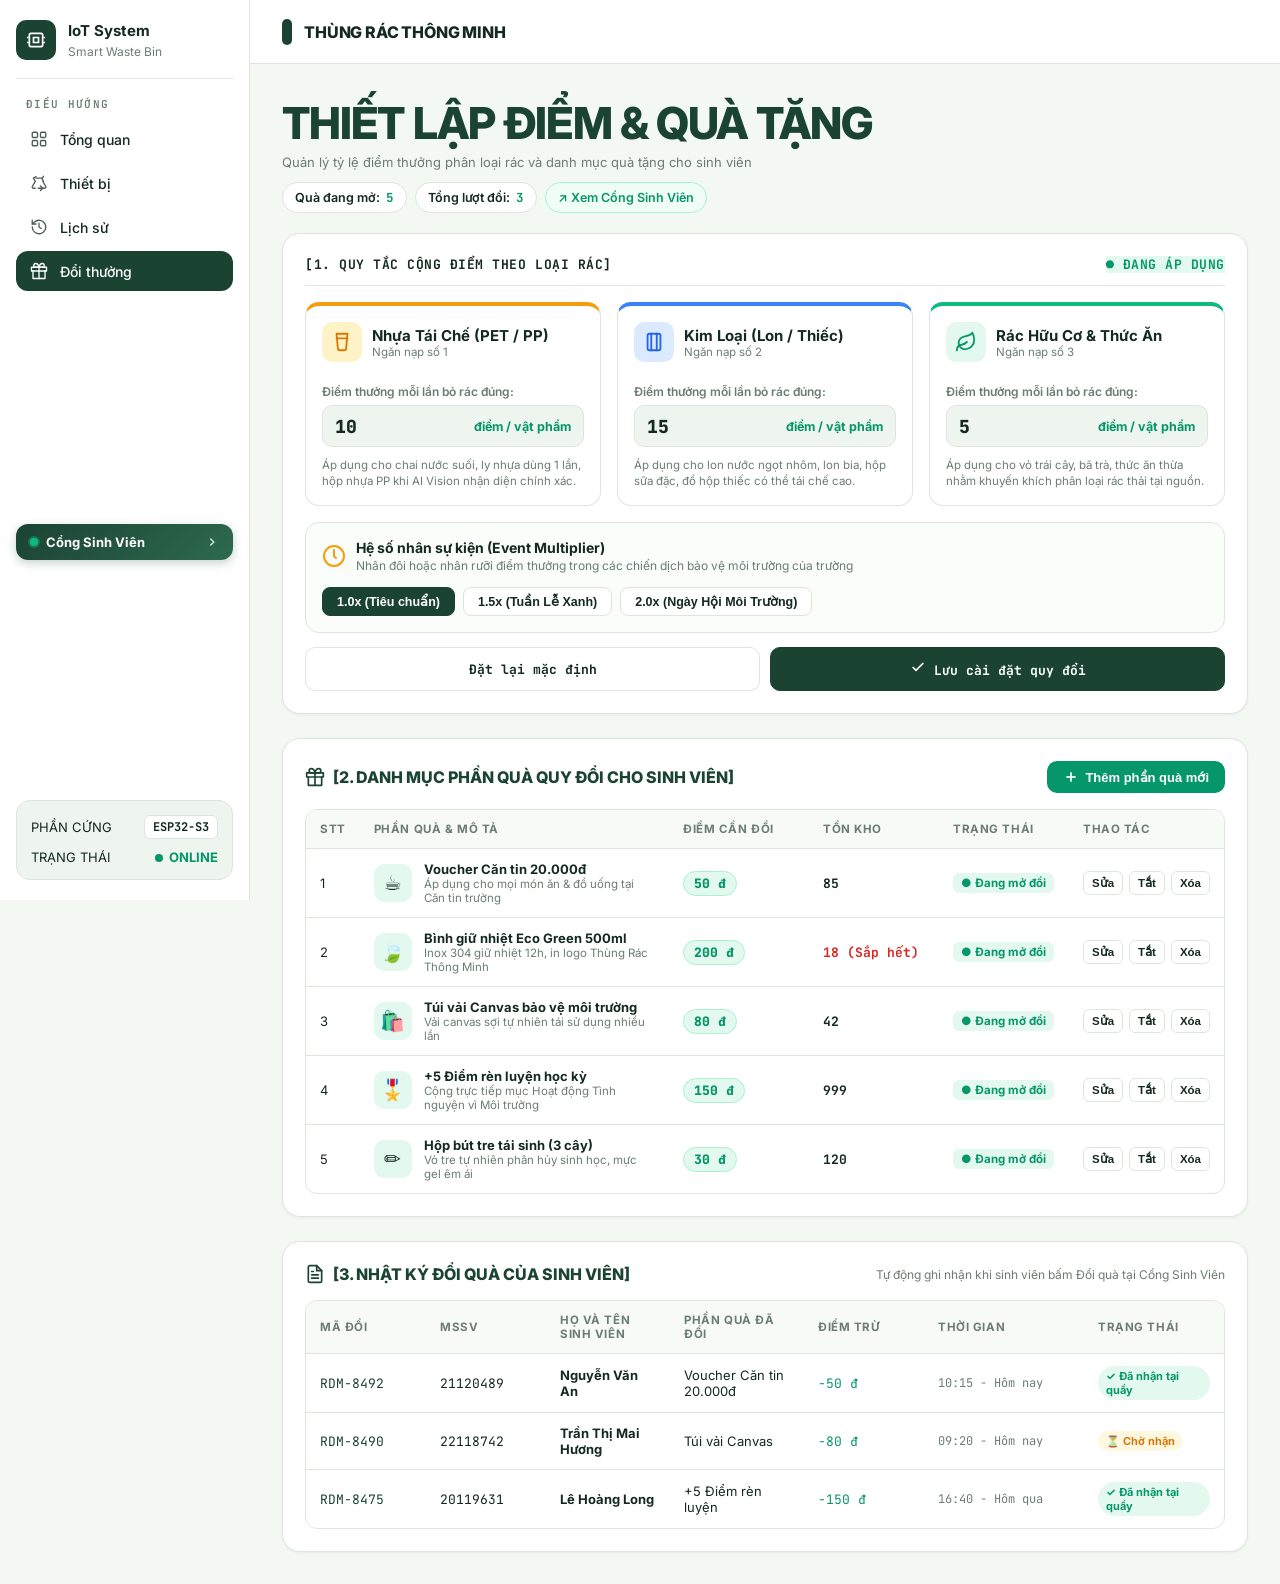
==== front_end/doi-thuong.html @ d11029f7 "cập nhật lại giao diện, thêm phần đổi thưởng, thêm trang sinh viên" ====
<!DOCTYPE html>
<html lang="vi">

<head>
  <meta charset="utf-8">
  <meta name="viewport" content="width=device-width, initial-scale=1, viewport-fit=cover">
  <title>Thiết lập Điểm Quy đổi & Quà tặng – Thùng rác thông minh</title>
  
  <!-- Typography Fonts -->
  <link rel="preconnect" href="https://fonts.googleapis.com">
  <link rel="preconnect" href="https://fonts.gstatic.com" crossorigin>
  <link
    href="https://fonts.googleapis.com/css2?family=Inter:wght@400;500;600;700;800&family=JetBrains+Mono:wght@400;500;700&display=swap"
    rel="stylesheet">
  
  <!-- Stylesheets -->
  <link rel="stylesheet" href="assets/css/common.css">
  <link rel="stylesheet" href="assets/css/sidebar.css">
  <link rel="stylesheet" href="assets/css/doi-thuong.css">
  <link rel="stylesheet" href="assets/css/esp32-connect.css">

  <!-- Scripts -->
  <script src="assets/js/common.js" defer></script>
  <script src="assets/js/sidebar.js" defer></script>
  <script src="assets/js/esp32-connect.js" defer></script>
  <script src="assets/js/doi-thuong.js" defer></script>
</head>

<body>
  <!-- Sidebar Navigation (Desktop sidebar & Mobile bottom tab bar) -->
  <aside id="sidebar-container" class="sidebar-container" aria-label="Menu điều hướng hệ thống">
    <div class="brand">
      <div class="logo">
        <svg viewBox="0 0 24 24" fill="none" stroke-width="2" stroke-linecap="round">
          <rect x="4" y="4" width="16" height="16" rx="2" />
          <path d="M9 9h6v6H9zM2 9h2M2 15h2M20 9h2M20 15h2" />
        </svg>
      </div>
      <div><b>IoT System</b><span>Smart Waste Bin</span></div>
    </div>
    
    <div class="navlabel">ĐIỀU HƯỚNG</div>
    <nav>
      <a href="tong-quan.html" data-page="tong-quan">
        <span class="nav-icon-wrap">
          <svg viewBox="0 0 24 24">
            <rect x="3" y="3" width="7" height="7" rx="1.5" />
            <rect x="14" y="3" width="7" height="7" rx="1.5" />
            <rect x="14" y="14" width="7" height="7" rx="1.5" />
            <rect x="3" y="14" width="7" height="7" rx="1.5" />
          </svg>
        </span>
        <span class="nav-text">Tổng quan</span>
      </a>
      <a href="thiet-bi.html" data-page="thiet-bi">
        <span class="nav-icon-wrap">
          <svg viewBox="0 0 24 24">
            <path d="M7 19H4.815a1.83 1.83 0 0 1-1.57-.881 1.785 1.785 0 0 1-.004-1.784L7.196 9.5" />
            <path d="M11 19h8.2a1.8 1.8 0 0 0 1.565-.914 1.78 1.78 0 0 0 .009-1.771L17.2 10" />
            <path d="m14 16 3 3-3 3" />
            <path d="M8.2 5.5h7.6" />
            <path d="m18 3-2 3.5 2 3.5" />
            <path d="m6.5 9-2-3.5 3.5-2" />
          </svg>
        </span>
        <span class="nav-text">
          <span class="desktop-label">Thiết bị</span>
          <span class="mobile-label">Phân loại</span>
        </span>
      </a>
      <a href="lich-su.html" data-page="lich-su">
        <span class="nav-icon-wrap">
          <svg viewBox="0 0 24 24">
            <path d="M3 12a9 9 0 1 0 3-6.7L3 8" />
            <path d="M3 3v5h5M12 7v5l3 2" />
          </svg>
        </span>
        <span class="nav-text">Lịch sử</span>
      </a>
      <a href="doi-thuong.html" data-page="doi-thuong" class="on" aria-current="page">
        <span class="nav-icon-wrap">
          <svg viewBox="0 0 24 24" fill="none" stroke="currentColor" stroke-width="2" stroke-linecap="round" stroke-linejoin="round">
            <polyline points="20 12 20 22 4 22 4 12" />
            <rect x="2" y="7" width="20" height="5" />
            <line x1="12" y1="22" x2="12" y2="7" />
            <path d="M12 7H7.5a2.5 2.5 0 0 1 0-5C11 2 12 7 12 7z" />
            <path d="M12 7h4.5a2.5 2.5 0 0 0 0-5C13 2 12 7 12 7z" />
          </svg>
        </span>
        <span class="nav-text">Đổi thưởng</span>
      </a>
    </nav>

    <div class="portal-link-box">
      <a href="tich-diem.html" class="portal-btn-link" title="Mở Cổng Sinh Viên Tích Điểm">
        <span class="portal-indicator-dot"></span>
        <span class="portal-link-text">Cổng Sinh Viên</span>
        <svg width="14" height="14" viewBox="0 0 24 24" fill="none" stroke="currentColor" stroke-width="2.5"><polyline points="9 18 15 12 9 6"/></svg>
      </a>
    </div>
    
    <div class="hw">
      <div><span>PHẦN CỨNG</span><span class="chip">ESP32-S3</span></div>
      <div><span>TRẠNG THÁI</span><span class="on-t" id="sideOn">ONLINE</span></div>
    </div>
  </aside>

  <!-- Main View -->
  <main>
    <!-- Desktop Topbar -->
    <div class="top"><i></i>THÙNG RÁC THÔNG MINH</div>

    <!-- Mobile Topbar (< 768px) -->
    <header class="mobile-top-bar">
      <h1 class="mobile-page-title">Đổi Thưởng</h1>
      <a href="tich-diem.html" class="btn-user-avatar" aria-label="Cổng sinh viên tích điểm" title="Mở Cổng sinh viên tích điểm">
        <svg viewBox="0 0 24 24" fill="none" stroke="currentColor" stroke-width="2" stroke-linecap="round" stroke-linejoin="round">
          <path d="M20 21v-2a4 4 0 0 0-4-4H8a4 4 0 0 0-4 4v2" />
          <circle cx="12" cy="7" r="4" />
        </svg>
      </a>
    </header>
    
    <div class="wrap">
      <!-- Title & Quick Stats Banner -->
      <div class="reward-admin-header">
        <div>
          <h1 class="desktop-h1" style="margin-bottom: 4px;">Thiết lập Điểm & Quà tặng</h1>
          <p style="font-size: 13px; color: var(--mut); margin: 0;">Quản lý tỷ lệ điểm thưởng phân loại rác và danh mục quà tặng cho sinh viên</p>
        </div>
        <div class="reward-stats-pills">
          <span class="stat-pill">Quà đang mở: <b id="statActiveGifts">5</b></span>
          <span class="stat-pill">Tổng lượt đổi: <b id="statTotalRedemptions">3</b></span>
          <a href="tich-diem.html" class="stat-pill" style="color:var(--ok); text-decoration:none; border-color:#a7f3d0; background:#f0fdf4;" title="Mở Cổng Sinh Viên để trải nghiệm">
            <span>↗ Xem Cổng Sinh Viên</span>
          </a>
        </div>
      </div>

      <!-- ===================================================================
           1. KHỐI THIẾT LẬP ĐIỂM QUY ĐỔI CHO TỪNG LOẠI RÁC
           =================================================================== -->
      <section class="card">
        <div class="ctitle">
          <span>[1. QUY TẮC CỘNG ĐIỂM THEO LOẠI RÁC]</span>
          <span class="badge" style="background:#e3f8ef;color:#059669;font-weight:700;">● ĐANG ÁP DỤNG</span>
        </div>

        <div class="rate-config-grid">
          <!-- Rate Card: Nhựa -->
          <div class="rate-item-card plastic">
            <div class="rate-card-top">
              <div class="rate-icon-box">
                <svg width="22" height="22" viewBox="0 0 24 24" fill="none" stroke="currentColor" stroke-width="2" stroke-linecap="round" stroke-linejoin="round">
                  <path d="M6 3h12l-1.5 16a2 2 0 0 1-2 2h-5a2 2 0 0 1-2-2L6 3Z" />
                  <path d="M6 8h12" />
                </svg>
              </div>
              <div>
                <div class="rate-card-title">Nhựa Tái Chế (PET / PP)</div>
                <div class="rate-card-sub">Ngăn nạp số 1</div>
              </div>
            </div>

            <div class="rate-input-group">
              <label for="ratePlastic">Điểm thưởng mỗi lần bỏ rác đúng:</label>
              <div class="rate-input-wrap">
                <input type="number" id="ratePlastic" min="1" max="100" value="10">
                <span class="rate-unit">điểm / vật phẩm</span>
              </div>
            </div>
            <div class="rate-desc">Áp dụng cho chai nước suối, ly nhựa dùng 1 lần, hộp nhựa PP khi AI Vision nhận diện chính xác.</div>
          </div>

          <!-- Rate Card: Kim loại -->
          <div class="rate-item-card metal">
            <div class="rate-card-top">
              <div class="rate-icon-box">
                <svg width="22" height="22" viewBox="0 0 24 24" fill="none" stroke="currentColor" stroke-width="2" stroke-linecap="round" stroke-linejoin="round">
                  <rect x="5" y="3" width="14" height="18" rx="2" />
                  <path d="M9 3v18M15 3v18" />
                </svg>
              </div>
              <div>
                <div class="rate-card-title">Kim Loại (Lon / Thiếc)</div>
                <div class="rate-card-sub">Ngăn nạp số 2</div>
              </div>
            </div>

            <div class="rate-input-group">
              <label for="rateMetal">Điểm thưởng mỗi lần bỏ rác đúng:</label>
              <div class="rate-input-wrap">
                <input type="number" id="rateMetal" min="1" max="100" value="15">
                <span class="rate-unit">điểm / vật phẩm</span>
              </div>
            </div>
            <div class="rate-desc">Áp dụng cho lon nước ngọt nhôm, lon bia, hộp sữa đặc, đồ hộp thiếc có thể tái chế cao.</div>
          </div>

          <!-- Rate Card: Hữu cơ -->
          <div class="rate-item-card organic">
            <div class="rate-card-top">
              <div class="rate-icon-box">
                <svg width="22" height="22" viewBox="0 0 24 24" fill="none" stroke="currentColor" stroke-width="2" stroke-linecap="round" stroke-linejoin="round">
                  <path d="M11 20A7 7 0 0 1 9.8 6.1C15.5 5 17 4.48 19 2c1 2 2 4.18 2 8 0 5.5-4.78 10-10 10Z" />
                  <path d="M2 21c0-3 1.85-5.36 5.08-6C9.5 14.52 12 13 13 12" />
                </svg>
              </div>
              <div>
                <div class="rate-card-title">Rác Hữu Cơ & Thức Ăn</div>
                <div class="rate-card-sub">Ngăn nạp số 3</div>
              </div>
            </div>

            <div class="rate-input-group">
              <label for="rateOrganic">Điểm thưởng mỗi lần bỏ rác đúng:</label>
              <div class="rate-input-wrap">
                <input type="number" id="rateOrganic" min="1" max="100" value="5">
                <span class="rate-unit">điểm / vật phẩm</span>
              </div>
            </div>
            <div class="rate-desc">Áp dụng cho vỏ trái cây, bã trà, thức ăn thừa nhằm khuyến khích phân loại rác thải tại nguồn.</div>
          </div>
        </div>

        <!-- Event Multiplier Settings -->
        <div class="event-multiplier-bar">
          <div class="multiplier-info">
            <svg viewBox="0 0 24 24" fill="none" stroke="currentColor" stroke-width="2" stroke-linecap="round" stroke-linejoin="round">
              <circle cx="12" cy="12" r="10" />
              <polyline points="12 6 12 12 14 14" />
            </svg>
            <div>
              <h4>Hệ số nhân sự kiện (Event Multiplier)</h4>
              <p>Nhân đôi hoặc nhân rưỡi điểm thưởng trong các chiến dịch bảo vệ môi trường của trường</p>
            </div>
          </div>

          <div class="multiplier-options">
            <button type="button" class="btn-mult-choice active" data-mult="1.0">1.0x (Tiêu chuẩn)</button>
            <button type="button" class="btn-mult-choice" data-mult="1.5">1.5x (Tuần Lễ Xanh)</button>
            <button type="button" class="btn-mult-choice" data-mult="2.0">2.0x (Ngày Hội Môi Trường)</button>
          </div>
        </div>

        <!-- Save Actions -->
        <div class="rate-action-bar">
          <button type="button" class="btn ghost" id="btnResetRates">Đặt lại mặc định</button>
          <button type="button" class="btn" id="btnSaveRates">
            <svg width="16" height="16" viewBox="0 0 24 24" fill="none" stroke="currentColor" stroke-width="2.5"><polyline points="20 6 9 17 4 12"/></svg>
            Lưu cài đặt quy đổi
          </button>
        </div>
      </section>

      <!-- ===================================================================
           2. KHỐI QUẢN LÝ DANH MỤC PHẦN QUÀ TẶNG (GIFT CATALOG)
           =================================================================== -->
      <section class="card gifts-catalog-card">
        <div class="card-title-bar">
          <h3>
            <svg width="20" height="20" viewBox="0 0 24 24" fill="none" stroke="currentColor" stroke-width="2" stroke-linecap="round" stroke-linejoin="round">
              <polyline points="20 12 20 22 4 22 4 12" />
              <rect x="2" y="7" width="20" height="5" />
              <line x1="12" y1="22" x2="12" y2="7" />
              <path d="M12 7H7.5a2.5 2.5 0 0 1 0-5C11 2 12 7 12 7z" />
              <path d="M12 7h4.5a2.5 2.5 0 0 0 0-5C13 2 12 7 12 7z" />
            </svg>
            [2. DANH MỤC PHẦN QUÀ QUY ĐỔI CHO SINH VIÊN]
          </h3>
          <button type="button" class="btn-add-gift" id="btnOpenAddGift">
            <svg width="16" height="16" viewBox="0 0 24 24" fill="none" stroke="currentColor" stroke-width="2.5"><line x1="12" y1="5" x2="12" y2="19"/><line x1="5" y1="12" x2="19" y2="12"/></svg>
            Thêm phần quà mới
          </button>
        </div>

        <div class="gift-table-wrap">
          <table class="admin-table">
            <thead>
              <tr>
                <th style="width: 40px;">STT</th>
                <th>Phần quà & Mô tả</th>
                <th style="width: 140px;">Điểm cần đổi</th>
                <th style="width: 130px;">Tồn kho</th>
                <th style="width: 130px;">Trạng thái</th>
                <th style="width: 150px;">Thao tác</th>
              </tr>
            </thead>
            <tbody id="giftTableBody">
              <!-- Rendered dynamically by doi-thuong.js -->
            </tbody>
          </table>
        </div>
      </section>

      <!-- ===================================================================
           3. KHỐI NHẬT KÝ SINH VIÊN ĐỔI THƯỞNG
           =================================================================== -->
      <section class="card redemption-log-card">
        <div class="card-title-bar">
          <h3>
            <svg width="20" height="20" viewBox="0 0 24 24" fill="none" stroke="currentColor" stroke-width="2" stroke-linecap="round" stroke-linejoin="round">
              <path d="M14 2H6a2 2 0 0 0-2 2v16a2 2 0 0 0 2 2h12a2 2 0 0 0 2-2V8z" />
              <polyline points="14 2 14 8 20 8" />
              <line x1="16" y1="13" x2="8" y2="13" />
              <line x1="16" y1="17" x2="8" y2="17" />
              <polyline points="10 9 9 9 8 9" />
            </svg>
            [3. NHẬT KÝ ĐỔI QUÀ CỦA SINH VIÊN]
          </h3>
          <span style="font-size: 12px; color: var(--mut);">Tự động ghi nhận khi sinh viên bấm Đổi quà tại Cổng Sinh Viên</span>
        </div>

        <div class="gift-table-wrap">
          <table class="admin-table">
            <thead>
              <tr>
                <th style="width: 120px;">Mã Đổi</th>
                <th style="width: 120px;">MSSV</th>
                <th>Họ và Tên Sinh Viên</th>
                <th>Phần Quà Đã Đổi</th>
                <th style="width: 120px;">Điểm Trừ</th>
                <th style="width: 160px;">Thời Gian</th>
                <th style="width: 140px;">Trạng Thái</th>
              </tr>
            </thead>
            <tbody id="redemptionTableBody">
              <!-- Rendered dynamically by doi-thuong.js -->
            </tbody>
          </table>
        </div>
      </section>

    </div>
  </main>

  <!-- Modal Thêm / Chỉnh Sửa Quà Tặng -->
  <div class="modal-backdrop" id="modalGift" role="dialog" aria-modal="true">
    <div class="modal-gift-dialog">
      <div class="modal-header-esp">
        <h3 id="modalGiftTitle">Thêm phần quà mới</h3>
        <button class="modal-close-btn" id="btnCloseGiftModal" aria-label="Đóng">&times;</button>
      </div>

      <div class="gift-form-row">
        <label for="giftName">Tên phần quà (*):</label>
        <input type="text" id="giftName" placeholder="Ví dụ: Voucher Căn tin 20.000đ" required>
      </div>

      <div style="display:grid; grid-template-columns: 1fr 1fr; gap: 12px;">
        <div class="gift-form-row">
          <label for="giftPoints">Số điểm cần quy đổi (*):</label>
          <input type="number" id="giftPoints" min="1" value="50" required>
        </div>
        <div class="gift-form-row">
          <label for="giftStock">Số lượng trong kho (*):</label>
          <input type="number" id="giftStock" min="0" value="50" required>
        </div>
      </div>

      <div class="gift-form-row">
        <label for="giftIcon">Biểu tượng / Emoji quà tặng:</label>
        <input type="text" id="giftIcon" value="🎁" placeholder="🎁, ☕, 🍃, 🛍️, 🎖️, ✏️...">
      </div>

      <div class="gift-form-row">
        <label for="giftDesc">Mô tả phần quà & Nơi nhận:</label>
        <textarea id="giftDesc" placeholder="Mô tả điều kiện sử dụng hoặc địa điểm nhận quà..."></textarea>
      </div>

      <div class="gift-modal-actions">
        <button type="button" class="btn ghost" id="btnCancelGiftModal">Hủy</button>
        <button type="button" class="btn" id="btnSaveGiftModal">Lưu phần quà</button>
      </div>
    </div>
  </div>

  <!-- Modal Cấu hình Kết nối ESP32 (Đồng bộ toàn hệ thống) -->
  <div class="modal-backdrop" id="modalEspConnect" role="dialog" aria-modal="true">
    <div class="modal-dialog-esp">
      <div class="modal-header-esp">
        <h3>
          <svg width="22" height="22" viewBox="0 0 24 24" fill="none" stroke="currentColor" stroke-width="2" stroke-linecap="round" stroke-linejoin="round">
            <rect x="2" y="13" width="20" height="8" rx="2" />
            <path d="M6 13V8a2 2 0 0 1 2-2h8a2 2 0 0 1 2 2v5" />
            <line x1="12" y1="6" x2="12" y2="2" />
          </svg>
          Kết nối Vi điều khiển ESP32-S3
        </h3>
        <button class="modal-close-btn btn-close-esp-modal" id="modalEspClose" aria-label="Đóng">&times;</button>
      </div>

      <div class="esp-status-row" style="margin-bottom: 14px;">
        <span class="esp-status-badge connected">
          <span class="esp-pulse-dot"></span> ĐÃ KẾT NỐI (ESP32-S3)
        </span>
      </div>

      <div class="esp-connect-grid">
        <div class="esp-form-group">
          <label for="espProtocol">Giao thức kết nối</label>
          <select id="espProtocol" class="esp-select">
            <option value="ws">WebSocket (ws://) – Telemetry thời gian thực</option>
            <option value="http">HTTP REST API (http://)</option>
            <option value="mqtt">MQTT Broker (tcp://)</option>
            <option value="serial">Web Serial (UART / USB COM)</option>
          </select>
        </div>

        <div class="esp-row-dual">
          <div class="esp-form-group">
            <label for="espHost">Địa chỉ IP / Host ESP32</label>
            <input type="text" id="espHost" class="esp-input" value="192.168.1.105">
          </div>
          <div class="esp-form-group">
            <label for="espPort">Cổng (Port)</label>
            <input type="text" id="espPort" class="esp-input" value="81">
          </div>
        </div>
      </div>

      <!-- Quick Telemetry Metrics Row -->
      <div class="esp-metrics-row">
        <div class="esp-metric-item">
          <div class="esp-metric-label">Độ trễ Ping</div>
          <div class="esp-metric-val" id="espPing">18 ms</div>
        </div>
        <div class="esp-metric-item">
          <div class="esp-metric-label">Sóng WiFi</div>
          <div class="esp-metric-val" id="espRssi">-54 dBm</div>
        </div>
        <div class="esp-metric-item">
          <div class="esp-metric-label">Gói tin Rx/Tx</div>
          <div class="esp-metric-val" id="espPackets">1,420 / 980</div>
        </div>
        <div class="esp-metric-item">
          <div class="esp-metric-label">RAM Heap</div>
          <div class="esp-metric-val" id="espHeap">124 KB</div>
        </div>
      </div>

      <!-- Terminal Console Box -->
      <div class="esp-console-wrapper">
        <div class="esp-console-header">
          <span>NHẬT KÝ TRUYỀN NHẬN (SERIAL / WEBSOCKET LOG)</span>
          <button type="button" id="btnClearEspLog" style="background:transparent;border:0;color:var(--mut);cursor:pointer;font-size:11px;">[Xóa log]</button>
        </div>
        <div class="esp-console-box">
          <div class="esp-log-line"><span class="esp-log-time">[10:24:12]</span><span class="esp-log-tag">[SYSTEM]</span> Khởi tạo kết nối WebSocket ws://192.168.1.105:81/ws...</div>
          <div class="esp-log-line"><span class="esp-log-time">[10:24:13]</span><span class="esp-log-tag">[ESP32-S3]</span> Bắt tay thành công (Handshake OK). Chip: ESP32-S3-WROOM-1</div>
          <div class="esp-log-line"><span class="esp-log-time">[10:24:15]</span><span class="esp-log-tag">[SENSOR]</span> Cảm biến quang điện kích hoạt: Cửa nạp #1</div>
          <div class="esp-log-line"><span class="esp-log-time">[10:24:16]</span><span class="esp-log-tag">[CAMERA]</span> OV2640 hoàn tất gửi khung hình 240x240</div>
        </div>
      </div>

      <!-- Actions -->
      <div class="esp-actions">
        <button type="button" class="btn btn-disconnect btn-esp-toggle">Ngắt kết nối</button>
        <button type="button" class="btn ghost" id="btnPingEsp">Kiểm tra Ping</button>
        <label class="esp-auto-check">
          <input type="checkbox" id="espAutoReconnect" checked> Tự động kết nối lại
        </label>
      </div>
    </div>
  </div>

  <!-- Toast Notification Container -->
  <div class="toast" id="toast" role="status"></div>
</body>

</html>
---- front_end/assets/css/common.css ----
/* ==========================================================================
   COMMON STYLESHEET (common.css)
   Dùng chung cho toàn bộ hệ thống Smart Waste Bin (TongQuan, ThietBi, LichSu)
   ========================================================================== */

@import url("sidebar.css");

:root {
  /* Brand & Core Palette */
  --pri: #1b4332;
  --pri-text: #ffffff;
  --bg: #f3f8f3;
  --card: #ffffff;
  --soft: #eef4ee;
  --line: #dce6dc;
  --tx: #14291f;
  --mut: #6b7d72;

  /* Compartment 1: Nhựa (Plastic) */
  --pl: #d97706;
  --pl-bg: #fff8e1;
  --pl-border: #fde68a;

  /* Compartment 2: Kim loại (Metal) */
  --me: #2563eb;
  --me-bg: #eaf3ff;
  --me-border: #bfdbfe;

  /* Compartment 3: Hữu cơ (Organic) */
  --or: #059669;
  --or-bg: #e3f8ef;
  --or-border: #a7f3d0;

  /* Status Colors */
  --warn: #d97706;
  --bad: #dc2626;
  --bad-bg: #fdecec;
  --ok: #059669;

  /* Dark camera viewport */
  --dark-cam: #0c1622;

  /* Typography */
  --mono: 'JetBrains Mono', ui-monospace, Menlo, Consolas, monospace;
  --sans: 'Inter', system-ui, -apple-system, 'Segoe UI', Roboto, sans-serif;

  color-scheme: light;
  box-sizing: border-box;
}

/* Base Reset */
*,
*::before,
*::after {
  box-sizing: border-box;
  margin: 0;
  padding: 0;
}

html {
  height: 100%;
  scroll-padding-top: env(safe-area-inset-top, 0px);
  -webkit-text-size-adjust: 100%;
}

body {
  font-family: var(--sans);
  background: var(--bg);
  color: var(--tx);
  min-height: 100%;
  display: flex;
  overflow-x: hidden;
  -webkit-font-smoothing: antialiased;
}

.mono {
  font-family: var(--mono);
}

/* ==========================================================================
   SIDEBAR & NAVIGATION COMPONENT
   Toàn bộ định dạng sidebar và mobile navigation được quản lý tại sidebar.css
   ========================================================================== */

/* ==========================================================================
   DESKTOP TOPBAR & MAIN CONTAINER
   ========================================================================== */
main {
  flex: 1;
  min-width: 0;
  display: flex;
  flex-direction: column;
}

.top {
  height: 64px;
  background: var(--card);
  border-bottom: 1px solid var(--line);
  display: flex;
  align-items: center;
  gap: 12px;
  padding: 0 32px;
  font-weight: 800;
  letter-spacing: -.01em;
  color: var(--tx);
}

.top i {
  width: 10px;
  height: 26px;
  border-radius: 6px;
  background: var(--pri);
  display: inline-block;
}

/* Mobile top bar (shown only on mobile screens < 768px) */
.mobile-top-bar {
  display: none;
  justify-content: space-between;
  align-items: center;
  padding: 16px 20px 8px;
  background: var(--bg);
}

.mobile-page-title {
  font-size: 26px;
  font-weight: 800;
  letter-spacing: -.02em;
  color: var(--tx);
}

.btn-user-avatar {
  width: 40px;
  height: 40px;
  border-radius: 50%;
  background: var(--soft);
  border: 1px solid var(--line);
  display: grid;
  place-items: center;
  color: var(--tx);
  cursor: pointer;
  transition: all 0.2s ease;
}

.btn-user-avatar:hover {
  background: #e2ede2;
  color: var(--pri);
}

.btn-user-avatar svg {
  width: 20px;
  height: 20px;
  stroke: currentColor;
}

.wrap {
  padding: 32px;
  max-width: 1240px;
  width: 100%;
  margin: 0 auto;
}

h1.desktop-h1 {
  font-size: clamp(28px, 4vw, 44px);
  font-weight: 800;
  letter-spacing: -.02em;
  color: var(--pri);
  margin-bottom: 24px;
  text-transform: uppercase;
}

/* Base Card */
.card {
  background: var(--card);
  border: 1px solid var(--line);
  border-radius: 18px;
  padding: 22px;
  box-shadow: 0 1px 3px rgba(0, 0, 0, .05);
}

.ctitle {
  font: 700 13px var(--mono);
  letter-spacing: .04em;
  margin-bottom: 16px;
  padding-bottom: 12px;
  border-bottom: 1px solid var(--line);
  display: flex;
  justify-content: space-between;
  gap: 8px;
  align-items: center;
}

/* Common Buttons */
.btn {
  display: inline-block;
  width: 100%;
  border: 1px solid var(--pri);
  background: var(--pri);
  color: #ffffff;
  font: 700 13px var(--mono);
  padding: 11px;
  border-radius: 10px;
  cursor: pointer;
  text-align: center;
  text-decoration: none;
  transition: all 0.2s ease;
}

.btn:hover {
  filter: brightness(1.15);
}

.btn.ghost {
  background: var(--card);
  color: var(--tx);
  border-color: var(--line);
}

.btn.ghost:hover {
  background: var(--soft);
  border-color: var(--pri);
  color: var(--pri);
}

/* ==========================================================================
   TOAST NOTIFICATION
   ========================================================================== */
.toast {
  position: fixed;
  bottom: calc(24px + env(safe-area-inset-bottom, 0px));
  left: 50%;
  transform: translate(-50%, 20px);
  background: var(--pri);
  color: #ffffff;
  padding: 12px 22px;
  border-radius: 12px;
  font-weight: 600;
  font-size: 14px;
  opacity: 0;
  pointer-events: none;
  transition: opacity 0.3s ease, transform 0.3s ease;
  z-index: 999;
  box-shadow: 0 4px 14px rgba(0, 0, 0, 0.18);
  max-width: 90vw;
  text-align: center;
}

.toast.show {
  opacity: 1;
  transform: translate(-50%, 0);
}

/* ==========================================================================
   SHARED MODAL BACKDROP
   ========================================================================== */
.modal-backdrop {
  position: fixed;
  inset: 0;
  background: rgba(0, 0, 0, 0.55);
  backdrop-filter: blur(4px);
  display: none;
  align-items: center;
  justify-content: center;
  z-index: 100;
  padding: 16px;
}

.modal-backdrop.open {
  display: flex;
}

/* ==========================================================================
   RESPONSIVE DESIGN SYSTEM
   ========================================================================== */

/* Laptop & Tablet (768px - 1199px) */
@media (min-width: 768px) and (max-width: 1199px) {
  aside {
    width: 220px;
    padding: 16px 12px;
  }

  .top {
    padding: 0 24px;
  }

  .wrap {
    padding: 24px 20px;
  }

  .card {
    padding: 18px;
  }
}

/* Mobile Devices (< 768px) - MATCHES MOBILE SCREENSHOT EXACTLY */
@media (max-width: 767px) {
  body {
    flex-direction: column;
    padding-bottom: calc(72px + env(safe-area-inset-bottom, 0px));
  }

  /* Hide Desktop Topbar & Desktop H1 on Mobile */
  .top,
  h1.desktop-h1 {
    display: none !important;
  }

  /* Show Mobile Header */
  .mobile-top-bar {
    display: flex;
  }

  .wrap {
    padding: 8px 16px 24px;
  }

  .card {
    padding: 16px;
    border-radius: 16px;
  }

  .toast {
    bottom: calc(80px + env(safe-area-inset-bottom, 0px));
  }
}

/* Extra small mobile (< 375px) */
@media (max-width: 374px) {
  .wrap {
    padding: 6px 12px 20px;
  }

  .card {
    padding: 14px;
  }

  .mobile-page-title {
    font-size: 22px;
  }
}

@media (prefers-reduced-motion: reduce) {
  * {
    transition: none !important;
    animation: none !important;
  }
}
---- front_end/assets/css/sidebar.css ----
/* ==========================================================================
   SIDEBAR & NAVIGATION COMPONENT STYLESHEET (sidebar.css)
   Dùng chung cho cả 3 trang: tong-quan.html, thiet-bi.html, lich-su.html
   Hỗ trợ chuyển đổi Desktop: "Thiết bị" <---> Mobile: "Phân loại"
   ========================================================================== */

/* --------------------------------------------------------------------------
   1. Dynamic Label Toggle (Desktop: "Thiết bị" vs Mobile: "Phân loại")
   -------------------------------------------------------------------------- */
.desktop-label {
  display: inline;
}

.mobile-label {
  display: none;
}

@media (max-width: 767px) {
  .desktop-label {
    display: none !important;
  }

  .mobile-label {
    display: inline !important;
  }
}

/* --------------------------------------------------------------------------
   2. Desktop Sidebar Layout (>= 768px)
   -------------------------------------------------------------------------- */
aside,
#sidebar-container,
.sidebar-container {
  width: 250px;
  flex: none;
  background: var(--card, #ffffff);
  border-right: 1px solid var(--line, #dce6dc);
  display: flex;
  flex-direction: column;
  position: sticky;
  top: 0;
  height: 100vh;
  padding: 20px 16px;
  z-index: 50;
  transition: width 0.2s ease;
  box-sizing: border-box;
}

.brand {
  display: flex;
  gap: 12px;
  align-items: center;
  padding-bottom: 18px;
  border-bottom: 1px solid var(--line, #dce6dc);
  margin-bottom: 18px;
}

.logo {
  width: 40px;
  height: 40px;
  border-radius: 10px;
  background: var(--pri, #1b4332);
  display: grid;
  place-items: center;
  flex-shrink: 0;
}

.logo svg {
  width: 20px;
  height: 20px;
  stroke: #ffffff;
}

.brand b {
  display: block;
  font-size: 15px;
  color: var(--tx, #14291f);
}

.brand span {
  font-size: 12px;
  color: var(--mut, #6b7d72);
}

.navlabel {
  font: 600 11px var(--mono, monospace);
  letter-spacing: .12em;
  color: var(--mut, #6b7d72);
  margin: 0 10px 8px;
  text-transform: uppercase;
}

nav {
  display: flex;
  flex-direction: column;
}

nav a {
  display: flex;
  gap: 12px;
  align-items: center;
  padding: 11px 14px;
  border-radius: 12px;
  color: var(--tx, #14291f);
  text-decoration: none;
  font-weight: 500;
  font-size: 14px;
  margin-bottom: 4px;
  transition: background 0.15s ease, color 0.15s ease;
}

.nav-icon-wrap {
  display: inline-flex;
  align-items: center;
  justify-content: center;
  flex-shrink: 0;
}

nav a svg {
  width: 18px;
  height: 18px;
  stroke: currentColor;
  fill: none;
  stroke-width: 1.8;
  stroke-linecap: round;
  stroke-linejoin: round;
  opacity: .75;
}

nav a.on {
  background: var(--pri, #1b4332);
  color: #ffffff;
}

nav a.on svg {
  opacity: 1;
  stroke: #ffffff;
}

nav a:hover:not(.on) {
  background: var(--soft, #eef4ee);
}

nav a:focus-visible {
  outline: 2px solid var(--or, #059669);
  outline-offset: 2px;
}

/* Hardware Status Widget in Sidebar */
.hw {
  margin-top: auto;
  background: var(--soft, #eef4ee);
  border: 1px solid var(--line, #dce6dc);
  border-radius: 14px;
  padding: 14px;
  font-size: 13px;
}

.hw div {
  display: flex;
  justify-content: space-between;
  align-items: center;
}

.hw div + div {
  margin-top: 10px;
}

.hw .chip {
  font: 700 12px var(--mono, monospace);
  background: var(--card, #ffffff);
  border: 1px solid var(--line, #dce6dc);
  border-radius: 6px;
  padding: 3px 8px;
}

.on-t {
  color: var(--ok, #059669);
  font-weight: 700;
}

.on-t::before {
  content: "";
  display: inline-block;
  width: 8px;
  height: 8px;
  border-radius: 50%;
  background: var(--ok, #059669);
  margin-right: 6px;
}

/* Link chuyển sang Cổng Sinh Viên (Desktop) */
.portal-link-box {
  margin-top: auto;
  margin-bottom: 12px;
}

.portal-btn-link {
  display: flex;
  align-items: center;
  gap: 8px;
  background: linear-gradient(135deg, #1b4332 0%, #2d6a4f 100%);
  color: #ffffff !important;
  text-decoration: none;
  padding: 10px 14px;
  border-radius: 12px;
  font-size: 13px;
  font-weight: 700;
  box-shadow: 0 3px 10px rgba(27, 67, 50, 0.25);
  transition: all 0.2s ease;
}

.portal-btn-link:hover {
  transform: translateY(-1px);
  box-shadow: 0 5px 14px rgba(27, 67, 50, 0.35);
  background: linear-gradient(135deg, #2d6a4f 0%, #1b4332 100%);
}

.portal-indicator-dot {
  width: 8px;
  height: 8px;
  border-radius: 50%;
  background: #10b981;
  box-shadow: 0 0 0 2px rgba(16, 185, 129, 0.4);
  animation: portalPulse 2s infinite;
}

@keyframes portalPulse {
  0% { transform: scale(0.9); opacity: 0.8; }
  50% { transform: scale(1.2); opacity: 1; }
  100% { transform: scale(0.9); opacity: 0.8; }
}

.portal-btn-link svg {
  margin-left: auto;
  opacity: 0.8;
}

/* --------------------------------------------------------------------------
   3. Tablet Responsive Styles (768px - 1199px)
   -------------------------------------------------------------------------- */
@media (min-width: 768px) and (max-width: 1199px) {
  aside,
  #sidebar-container,
  .sidebar-container {
    width: 220px;
    padding: 18px 12px;
  }

  .brand {
    padding-bottom: 14px;
    margin-bottom: 14px;
  }

  nav a {
    padding: 9px 10px;
    font-size: 13px;
    gap: 8px;
  }

  .hw {
    padding: 10px;
    font-size: 11px;
  }
}

/* --------------------------------------------------------------------------
   4. Mobile Responsive Styles (< 768px)
      Transforms Desktop Sidebar into Mobile Bottom Navigation Bar
   -------------------------------------------------------------------------- */
@media (max-width: 767px) {
  aside,
  #sidebar-container,
  .sidebar-container {
    position: fixed;
    bottom: 0;
    left: 0;
    right: 0;
    top: auto;
    width: 100%;
    height: auto;
    flex-direction: row;
    padding: 6px 16px calc(6px + env(safe-area-inset-bottom, 0px));
    border-right: 0;
    border-top: 1px solid var(--line, #dce6dc);
    background: #ffffff;
    box-shadow: 0 -2px 10px rgba(0, 0, 0, 0.05);
    z-index: 90;
  }

  .brand,
  .navlabel,
  .portal-link-box,
  .hw {
    display: none !important;
  }

  nav {
    display: flex;
    flex-direction: row;
    width: 100%;
    justify-content: space-around;
    align-items: center;
    gap: 8px;
  }

  nav a {
    flex: 1;
    flex-direction: column;
    align-items: center;
    gap: 2px;
    font-size: 11px;
    font-weight: 500;
    padding: 4px 6px;
    border-radius: 10px;
    color: var(--mut, #6b7d72);
    background: transparent;
    margin: 0;
    text-align: center;
  }

  nav a .nav-icon-wrap {
    width: 44px;
    height: 28px;
    border-radius: 999px;
    display: grid;
    place-items: center;
    transition: background 0.2s ease;
  }

  nav a svg {
    width: 20px;
    height: 20px;
    stroke: var(--mut, #6b7d72);
    opacity: 0.9;
  }

  nav a.on {
    background: transparent;
    color: var(--tx, #14291f);
    font-weight: 700;
  }

  nav a.on .nav-icon-wrap {
    background: #e3f8ef;
  }

  nav a.on svg {
    stroke: var(--pri, #1b4332);
    opacity: 1;
  }
}
---- front_end/assets/css/doi-thuong.css ----
/* ==========================================================================
   QUẢN LÝ ĐỔI THƯỞNG & QUÀ TẶNG (doi-thuong.css)
   Giao diện thiết lập điểm quy đổi, quản lý kho quà và nhật ký sinh viên đổi quà
   ========================================================================== */

/* Header stats banner */
.reward-admin-header {
  display: flex;
  justify-content: space-between;
  align-items: center;
  flex-wrap: wrap;
  gap: 12px;
  margin-bottom: 20px;
}

.reward-stats-pills {
  display: flex;
  gap: 8px;
  flex-wrap: wrap;
}

.stat-pill {
  background: var(--card, #ffffff);
  border: 1px solid var(--line, #dce6dc);
  padding: 6px 12px;
  border-radius: 99px;
  font-size: 12.5px;
  font-weight: 600;
  color: var(--tx, #14291f);
  display: inline-flex;
  align-items: center;
  gap: 6px;
}

.stat-pill b {
  color: var(--ok, #059669);
  font-family: var(--mono, monospace);
}

/* ==========================================================================
   1. SECTION: CẤU HÌNH ĐIỂM QUY ĐỔI
   ========================================================================== */
.rate-config-grid {
  display: grid;
  grid-template-columns: repeat(3, 1fr);
  gap: 16px;
  margin-top: 14px;
}

.rate-item-card {
  background: var(--card, #ffffff);
  border: 1px solid var(--line, #dce6dc);
  border-radius: 14px;
  padding: 16px;
  display: flex;
  flex-direction: column;
  transition: all 0.2s ease;
}

.rate-item-card:hover {
  transform: translateY(-2px);
  box-shadow: 0 4px 14px rgba(0, 0, 0, 0.06);
}

.rate-item-card.plastic { border-top: 4px solid #f59e0b; }
.rate-item-card.metal { border-top: 4px solid #3b82f6; }
.rate-item-card.organic { border-top: 4px solid #10b981; }

.rate-card-top {
  display: flex;
  align-items: center;
  gap: 10px;
  margin-bottom: 12px;
}

.rate-icon-box {
  width: 40px;
  height: 40px;
  border-radius: 10px;
  display: flex;
  align-items: center;
  justify-content: center;
}

.plastic .rate-icon-box { background: #fef3c7; color: #d97706; }
.metal .rate-icon-box { background: #dbeafe; color: #2563eb; }
.organic .rate-icon-box { background: #e3f8ef; color: #059669; }

.rate-card-title {
  font-size: 15px;
  font-weight: 700;
  color: var(--tx, #14291f);
}

.rate-card-sub {
  font-size: 11.5px;
  color: var(--mut, #6b7d72);
}

.rate-input-group {
  margin: 10px 0;
}

.rate-input-group label {
  display: block;
  font-size: 12px;
  font-weight: 600;
  color: var(--mut, #6b7d72);
  margin-bottom: 6px;
}

.rate-input-wrap {
  display: flex;
  align-items: center;
  background: var(--soft, #f7faf7);
  border: 1px solid var(--line, #dce6dc);
  border-radius: 10px;
  padding: 0 12px;
  height: 42px;
}

.rate-input-wrap input {
  border: 0;
  background: transparent;
  width: 100%;
  font-size: 18px;
  font-weight: 800;
  font-family: var(--mono, monospace);
  color: var(--tx, #14291f);
  outline: none;
}

.rate-unit {
  font-size: 12.5px;
  font-weight: 700;
  color: var(--ok, #059669);
  white-space: nowrap;
}

.rate-desc {
  font-size: 11.5px;
  color: var(--mut, #6b7d72);
  line-height: 1.4;
  margin-top: auto;
}

/* Event Multiplier Row */
.event-multiplier-bar {
  background: #fbfdfb;
  border: 1px solid var(--line, #dce6dc);
  border-radius: 14px;
  padding: 16px;
  margin-top: 16px;
  display: flex;
  justify-content: space-between;
  align-items: center;
  flex-wrap: wrap;
  gap: 14px;
}

.multiplier-info {
  display: flex;
  align-items: center;
  gap: 10px;
}

.multiplier-info svg {
  width: 24px;
  height: 24px;
  color: #f59e0b;
}

.multiplier-info h4 {
  font-size: 14px;
  font-weight: 700;
  margin: 0;
  color: var(--tx, #14291f);
}

.multiplier-info p {
  font-size: 12px;
  color: var(--mut, #6b7d72);
  margin: 2px 0 0;
}

.multiplier-options {
  display: flex;
  gap: 8px;
}

.btn-mult-choice {
  background: var(--card, #ffffff);
  border: 1px solid var(--line, #dce6dc);
  border-radius: 8px;
  padding: 6px 14px;
  font-size: 12.5px;
  font-weight: 700;
  color: var(--tx, #14291f);
  cursor: pointer;
  transition: all 0.2s ease;
}

.btn-mult-choice:hover {
  border-color: var(--ok, #059669);
}

.btn-mult-choice.active {
  background: var(--pri, #1b4332);
  color: #ffffff;
  border-color: var(--pri, #1b4332);
}

.rate-action-bar {
  display: flex;
  justify-content: flex-end;
  gap: 10px;
  margin-top: 14px;
}

/* ==========================================================================
   2. SECTION: QUẢN LÝ DANH MỤC PHẦN QUÀ (GIFT CATALOG)
   ========================================================================== */
.gifts-catalog-card {
  margin-top: 24px;
}

.card-title-bar {
  display: flex;
  justify-content: space-between;
  align-items: center;
  margin-bottom: 16px;
  flex-wrap: wrap;
  gap: 10px;
}

.card-title-bar h3 {
  font-size: 16px;
  font-weight: 800;
  color: var(--pri, #1b4332);
  display: flex;
  align-items: center;
  gap: 8px;
  margin: 0;
}

.btn-add-gift {
  background: var(--ok, #059669);
  color: #ffffff;
  border: 0;
  border-radius: 10px;
  padding: 8px 16px;
  font-size: 13px;
  font-weight: 700;
  cursor: pointer;
  display: inline-flex;
  align-items: center;
  gap: 6px;
  transition: background 0.2s;
}

.btn-add-gift:hover {
  background: #047857;
}

/* Table styling */
.gift-table-wrap {
  overflow-x: auto;
  border: 1px solid var(--line, #dce6dc);
  border-radius: 12px;
}

.admin-table {
  width: 100%;
  border-collapse: collapse;
  text-align: left;
  font-size: 13px;
}

.admin-table th {
  background: #f7faf7;
  color: var(--mut, #6b7d72);
  font-weight: 700;
  font-size: 11.5px;
  text-transform: uppercase;
  letter-spacing: 0.05em;
  padding: 12px 14px;
  border-bottom: 1px solid var(--line, #dce6dc);
}

.admin-table td {
  padding: 12px 14px;
  border-bottom: 1px solid var(--line, #dce6dc);
  color: var(--tx, #14291f);
  vertical-align: middle;
}

.admin-table tr:last-child td {
  border-bottom: 0;
}

.admin-table tr:hover {
  background: #fafdfa;
}

.gift-cell-info {
  display: flex;
  align-items: center;
  gap: 12px;
}

.gift-emoji-avatar {
  width: 38px;
  height: 38px;
  border-radius: 10px;
  background: #e3f8ef;
  display: flex;
  align-items: center;
  justify-content: center;
  font-size: 20px;
  flex-shrink: 0;
}

.gift-cell-name {
  font-weight: 700;
  color: var(--tx, #14291f);
}

.gift-cell-desc {
  font-size: 11.5px;
  color: var(--mut, #6b7d72);
}

.pill-pts-required {
  background: #e3f8ef;
  color: #059669;
  font-family: var(--mono, monospace);
  font-weight: 800;
  font-size: 13px;
  padding: 3px 10px;
  border-radius: 99px;
  border: 1px solid #a7f3d0;
  display: inline-block;
}

.pill-stock {
  font-family: var(--mono, monospace);
  font-weight: 700;
}

.pill-stock.low { color: #dc2626; }
.pill-stock.ok { color: var(--tx, #14291f); }

.badge-gift-status {
  display: inline-flex;
  align-items: center;
  gap: 5px;
  font-size: 11.5px;
  font-weight: 700;
  padding: 3px 8px;
  border-radius: 6px;
}

.badge-gift-status.active {
  background: #e3f8ef;
  color: #059669;
}

.badge-gift-status.inactive {
  background: #f3f4f6;
  color: #6b7280;
}

.table-action-btns {
  display: flex;
  gap: 6px;
}

.btn-row-action {
  background: transparent;
  border: 1px solid var(--line, #dce6dc);
  border-radius: 6px;
  padding: 4px 8px;
  font-size: 11.5px;
  font-weight: 600;
  color: var(--tx, #14291f);
  cursor: pointer;
  transition: all 0.15s ease;
}

.btn-row-action:hover {
  background: var(--soft, #eef4ee);
  border-color: #94a3b8;
}

.btn-row-action.delete:hover {
  background: #fee2e2;
  color: #dc2626;
  border-color: #fca5a5;
}

/* ==========================================================================
   3. SECTION: NHẬT KÝ ĐỔI THƯỞNG SINH VIÊN
   ========================================================================== */
.redemption-log-card {
  margin-top: 24px;
}

.badge-trans-status {
  font-size: 11px;
  font-weight: 700;
  padding: 3px 8px;
  border-radius: 99px;
  display: inline-flex;
  align-items: center;
  gap: 4px;
}

.badge-trans-status.claimed {
  background: #e3f8ef;
  color: #059669;
}

.badge-trans-status.pending {
  background: #fff8e1;
  color: #d97706;
}

/* ==========================================================================
   4. MODAL THÊM / SỬA PHẦN QUÀ
   ========================================================================== */
.modal-gift-dialog {
  background: #ffffff;
  width: 100%;
  max-width: 500px;
  border-radius: 18px;
  padding: 24px;
  box-shadow: 0 10px 35px rgba(0, 0, 0, 0.2);
  border: 1px solid var(--line, #dce6dc);
  position: relative;
  animation: modalFadeIn 0.2s ease-out;
}

.gift-form-row {
  margin-bottom: 14px;
}

.gift-form-row label {
  display: block;
  font-size: 13px;
  font-weight: 600;
  color: var(--tx, #14291f);
  margin-bottom: 6px;
}

.gift-form-row input,
.gift-form-row select,
.gift-form-row textarea {
  width: 100%;
  height: 40px;
  padding: 0 12px;
  border: 1px solid var(--line, #dce6dc);
  border-radius: 10px;
  background: #ffffff;
  font-size: 13.5px;
  color: var(--tx, #14291f);
  outline: none;
  font-family: inherit;
}

.gift-form-row textarea {
  height: 70px;
  padding: 8px 12px;
  resize: vertical;
}

.gift-form-row input:focus,
.gift-form-row select:focus,
.gift-form-row textarea:focus {
  border-color: var(--ok, #059669);
  box-shadow: 0 0 0 3px rgba(5, 150, 105, 0.12);
}

.gift-modal-actions {
  display: flex;
  justify-content: flex-end;
  gap: 10px;
  margin-top: 20px;
}

/* ==========================================================================
   5. RESPONSIVE BREAKPOINTS
   ========================================================================== */
@media (max-width: 1024px) {
  .rate-config-grid {
    grid-template-columns: 1fr;
  }
}

@media (max-width: 767px) {
  .rate-config-grid {
    grid-template-columns: 1fr;
  }

  .event-multiplier-bar {
    flex-direction: column;
    align-items: flex-start;
  }

  .multiplier-options {
    width: 100%;
    justify-content: space-between;
  }

  .btn-mult-choice {
    flex: 1;
    text-align: center;
  }

  .admin-table th,
  .admin-table td {
    padding: 10px 8px;
    font-size: 12px;
  }

  .gift-emoji-avatar {
    width: 32px;
    height: 32px;
    font-size: 16px;
  }

  .modal-gift-dialog {
    padding: 16px;
  }
}
---- front_end/assets/css/esp32-connect.css ----
/* ==========================================================================
   GIAO DIỆN KẾT NỐI ESP32 (esp32-connect.css)
   Quản lý cấu hình IP, WebSocket, COM port, trạng thái kết nối & console log
   ========================================================================== */

/* Status Badges */
.esp-status-badge {
  display: inline-flex;
  align-items: center;
  gap: 6px;
  font-family: var(--mono, monospace);
  font-size: 12px;
  font-weight: 700;
  padding: 4px 10px;
  border-radius: 99px;
  border: 1px solid transparent;
  transition: all 0.25s ease;
}

.esp-status-badge.connected {
  background: #e3f8ef;
  color: #059669;
  border-color: #a7f3d0;
}

.esp-status-badge.connecting {
  background: #fff8e1;
  color: #d97706;
  border-color: #fde68a;
}

.esp-status-badge.disconnected {
  background: #fdecec;
  color: #dc2626;
  border-color: #fca5a5;
}

.esp-pulse-dot {
  width: 8px;
  height: 8px;
  border-radius: 50%;
  display: inline-block;
}

.connected .esp-pulse-dot {
  background: #059669;
  box-shadow: 0 0 0 2px rgba(5, 150, 105, 0.25);
  animation: espPulse 1.8s infinite;
}

.connecting .esp-pulse-dot {
  background: #d97706;
  animation: espPulse 0.8s infinite;
}

.disconnected .esp-pulse-dot {
  background: #dc2626;
}

@keyframes espPulse {
  0% { transform: scale(0.95); opacity: 0.8; }
  50% { transform: scale(1.2); opacity: 1; }
  100% { transform: scale(0.95); opacity: 0.8; }
}

/* ESP32 Connect Card Layout */
.esp-connect-grid {
  display: grid;
  grid-template-columns: repeat(auto-fit, minmax(280px, 1fr));
  gap: 16px;
  margin-top: 14px;
}

.esp-form-group {
  margin-bottom: 12px;
}

.esp-form-group label {
  display: block;
  font-size: 13px;
  font-weight: 600;
  color: var(--tx, #14291f);
  margin-bottom: 5px;
}

.esp-input-wrap {
  position: relative;
  display: flex;
  align-items: center;
}

.esp-input,
.esp-select {
  width: 100%;
  height: 40px;
  padding: 0 12px;
  border: 1px solid var(--line, #dce6dc);
  border-radius: 10px;
  background: #ffffff;
  color: var(--tx, #14291f);
  font-family: var(--mono, monospace);
  font-size: 13px;
  outline: none;
  transition: border-color 0.2s, box-shadow 0.2s;
}

.esp-input:focus,
.esp-select:focus {
  border-color: var(--pri, #1b4332);
  box-shadow: 0 0 0 3px rgba(27, 67, 50, 0.12);
}

.esp-row-dual {
  display: grid;
  grid-template-columns: 2fr 1fr;
  gap: 10px;
}

/* Quick Metrics Row */
.esp-metrics-row {
  display: grid;
  grid-template-columns: repeat(4, 1fr);
  gap: 10px;
  margin: 16px 0;
  padding: 12px;
  background: var(--soft, #eef4ee);
  border-radius: 12px;
  border: 1px solid var(--line, #dce6dc);
}

.esp-metric-item {
  text-align: center;
}

.esp-metric-label {
  font-size: 11px;
  font-weight: 600;
  color: var(--mut, #6b7d72);
  text-transform: uppercase;
  letter-spacing: 0.05em;
  margin-bottom: 4px;
}

.esp-metric-val {
  font-family: var(--mono, monospace);
  font-size: 14px;
  font-weight: 700;
  color: var(--tx, #14291f);
}

/* Terminal Console Box */
.esp-console-wrapper {
  margin-top: 14px;
}

.esp-console-header {
  display: flex;
  justify-content: space-between;
  align-items: center;
  margin-bottom: 6px;
  font-size: 12px;
  font-weight: 600;
  color: var(--mut, #6b7d72);
}

.esp-console-box {
  height: 140px;
  background: #0f1914;
  color: #a7f3d0;
  font-family: var(--mono, monospace);
  font-size: 11.5px;
  line-height: 1.55;
  padding: 10px 12px;
  border-radius: 10px;
  overflow-y: auto;
  border: 1px solid #1c3527;
  scroll-behavior: smooth;
}

.esp-log-line {
  margin-bottom: 3px;
  word-break: break-all;
}

.esp-log-time {
  color: #6ee7b7;
  opacity: 0.8;
  margin-right: 6px;
}

.esp-log-tag {
  color: #fde68a;
  margin-right: 4px;
}

.esp-log-err {
  color: #fca5a5;
}

/* Action Buttons */
.esp-actions {
  display: flex;
  gap: 10px;
  align-items: center;
  flex-wrap: wrap;
  margin-top: 14px;
}

.esp-actions .btn {
  padding: 10px 18px;
  font-size: 13.5px;
  font-weight: 600;
  border-radius: 10px;
  cursor: pointer;
  display: inline-flex;
  align-items: center;
  gap: 6px;
}

.esp-actions .btn.btn-connect {
  background: var(--pri, #1b4332);
  color: #ffffff;
  border: 0;
}

.esp-actions .btn.btn-disconnect {
  background: #dc2626;
  color: #ffffff;
  border: 0;
}

.esp-actions .btn.btn-connect:hover {
  background: #245a43;
}

.esp-actions .btn.btn-disconnect:hover {
  background: #b91c1c;
}

.esp-actions .btn.ghost {
  background: transparent;
  border: 1px solid var(--line, #dce6dc);
  color: var(--tx, #14291f);
}

.esp-actions .btn.ghost:hover {
  background: var(--soft, #eef4ee);
}

.esp-auto-check {
  display: inline-flex;
  align-items: center;
  gap: 6px;
  font-size: 12.5px;
  color: var(--mut, #6b7d72);
  margin-left: auto;
  cursor: pointer;
}

/* Modal Specific Adjustments */
.modal-dialog-esp {
  background: #ffffff;
  width: 100%;
  max-width: 640px;
  border-radius: 18px;
  padding: 24px;
  box-shadow: 0 10px 35px rgba(0, 0, 0, 0.2);
  border: 1px solid var(--line, #dce6dc);
  position: relative;
  animation: modalFadeIn 0.2s ease-out;
}

@keyframes modalFadeIn {
  from { opacity: 0; transform: scale(0.96); }
  to { opacity: 1; transform: scale(1); }
}

.modal-header-esp {
  display: flex;
  justify-content: space-between;
  align-items: center;
  padding-bottom: 14px;
  border-bottom: 1px solid var(--line, #dce6dc);
  margin-bottom: 16px;
}

.modal-header-esp h3 {
  font-size: 18px;
  font-weight: 800;
  color: var(--pri, #1b4332);
  display: flex;
  align-items: center;
  gap: 8px;
}

/* Clickable Hardware Widget in Sidebar */
.hw.clickable,
.m-controller-card.clickable {
  cursor: pointer;
  transition: transform 0.15s ease, box-shadow 0.15s ease, border-color 0.15s ease;
}

.hw.clickable:hover,
.m-controller-card.clickable:hover {
  transform: translateY(-1px);
  border-color: var(--pri, #1b4332);
  box-shadow: 0 3px 12px rgba(27, 67, 50, 0.1);
}

/* Mobile responsive */
@media (max-width: 767px) {
  .esp-metrics-row {
    grid-template-columns: repeat(2, 1fr);
    gap: 8px;
  }
  .modal-dialog-esp {
    padding: 16px;
  }
  .esp-row-dual {
    grid-template-columns: 1fr;
  }
  .esp-auto-check {
    width: 100%;
    margin-left: 0;
    margin-top: 6px;
  }
}
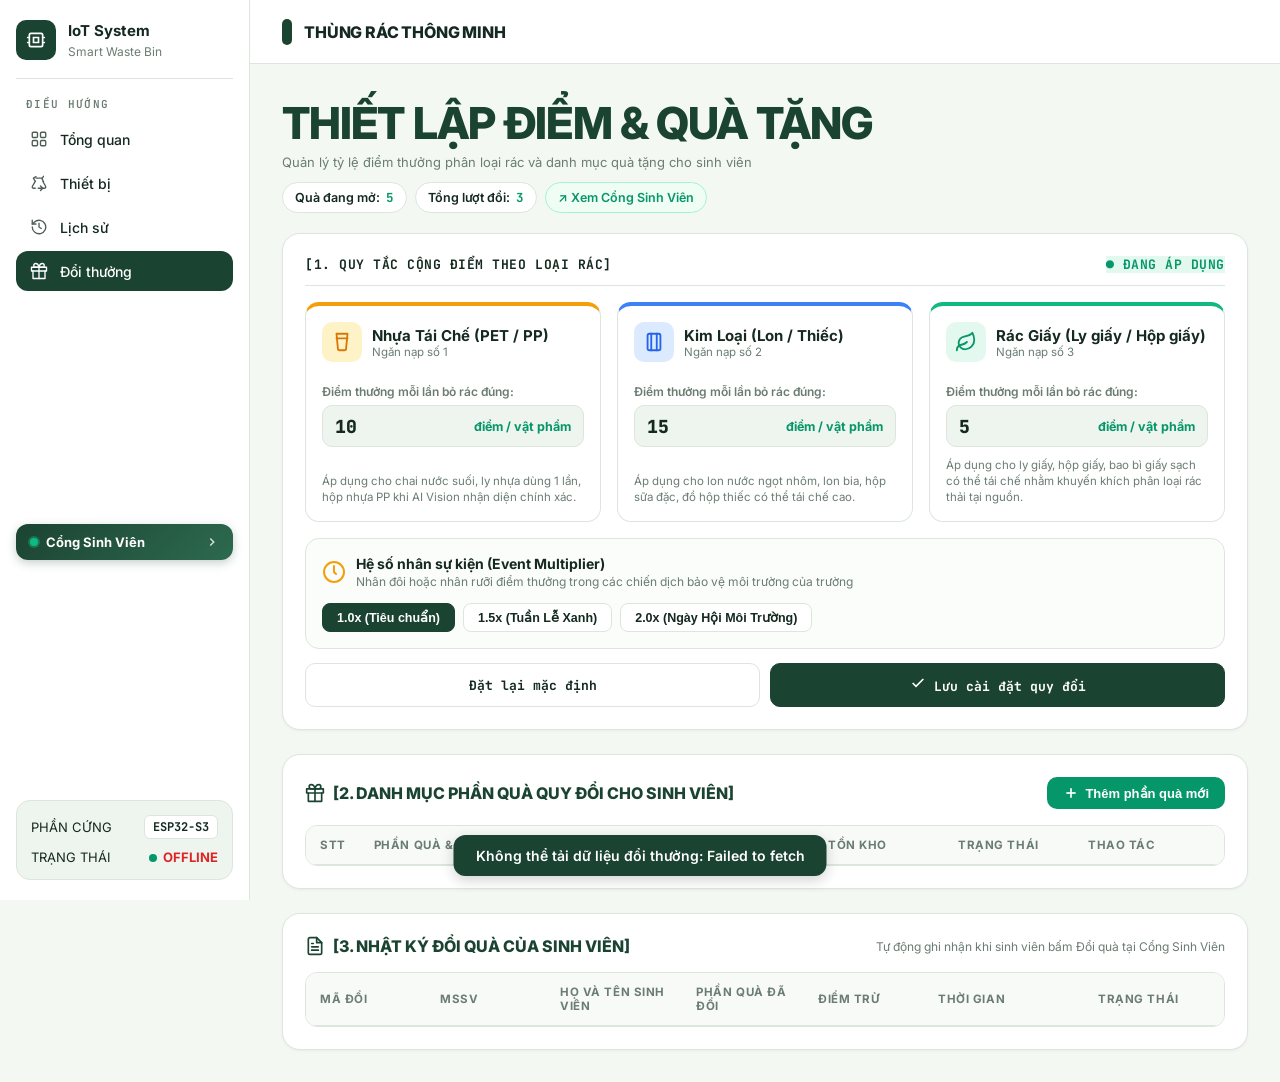
==== commit 563ffd9a: "finish these two remaining fixes" ====
--- a/front_end/doi-thuong.html
+++ b/front_end/doi-thuong.html
@@ -19,6 +19,9 @@
   <link rel="stylesheet" href="assets/css/doi-thuong.css">
   <link rel="stylesheet" href="assets/css/esp32-connect.css">
 
+  <!-- Runtime API/WebSocket config (must load before common.js) -->
+  <script src="assets/js/config.js" defer></script>
+
   <!-- Scripts -->
   <script src="assets/js/common.js" defer></script>
   <script src="assets/js/sidebar.js" defer></script>
@@ -197,7 +200,7 @@
             <div class="rate-desc">Áp dụng cho lon nước ngọt nhôm, lon bia, hộp sữa đặc, đồ hộp thiếc có thể tái chế cao.</div>
           </div>
 
-          <!-- Rate Card: Hữu cơ -->
+          <!-- Rate Card: Giấy -->
           <div class="rate-item-card organic">
             <div class="rate-card-top">
               <div class="rate-icon-box">
@@ -207,7 +210,7 @@
                 </svg>
               </div>
               <div>
-                <div class="rate-card-title">Rác Hữu Cơ & Thức Ăn</div>
+                <div class="rate-card-title">Rác Giấy (Ly giấy / Hộp giấy)</div>
                 <div class="rate-card-sub">Ngăn nạp số 3</div>
               </div>
             </div>
@@ -219,7 +222,7 @@
                 <span class="rate-unit">điểm / vật phẩm</span>
               </div>
             </div>
-            <div class="rate-desc">Áp dụng cho vỏ trái cây, bã trà, thức ăn thừa nhằm khuyến khích phân loại rác thải tại nguồn.</div>
+            <div class="rate-desc">Áp dụng cho ly giấy, hộp giấy, bao bì giấy sạch có thể tái chế nhằm khuyến khích phân loại rác thải tại nguồn.</div>
           </div>
         </div>
 
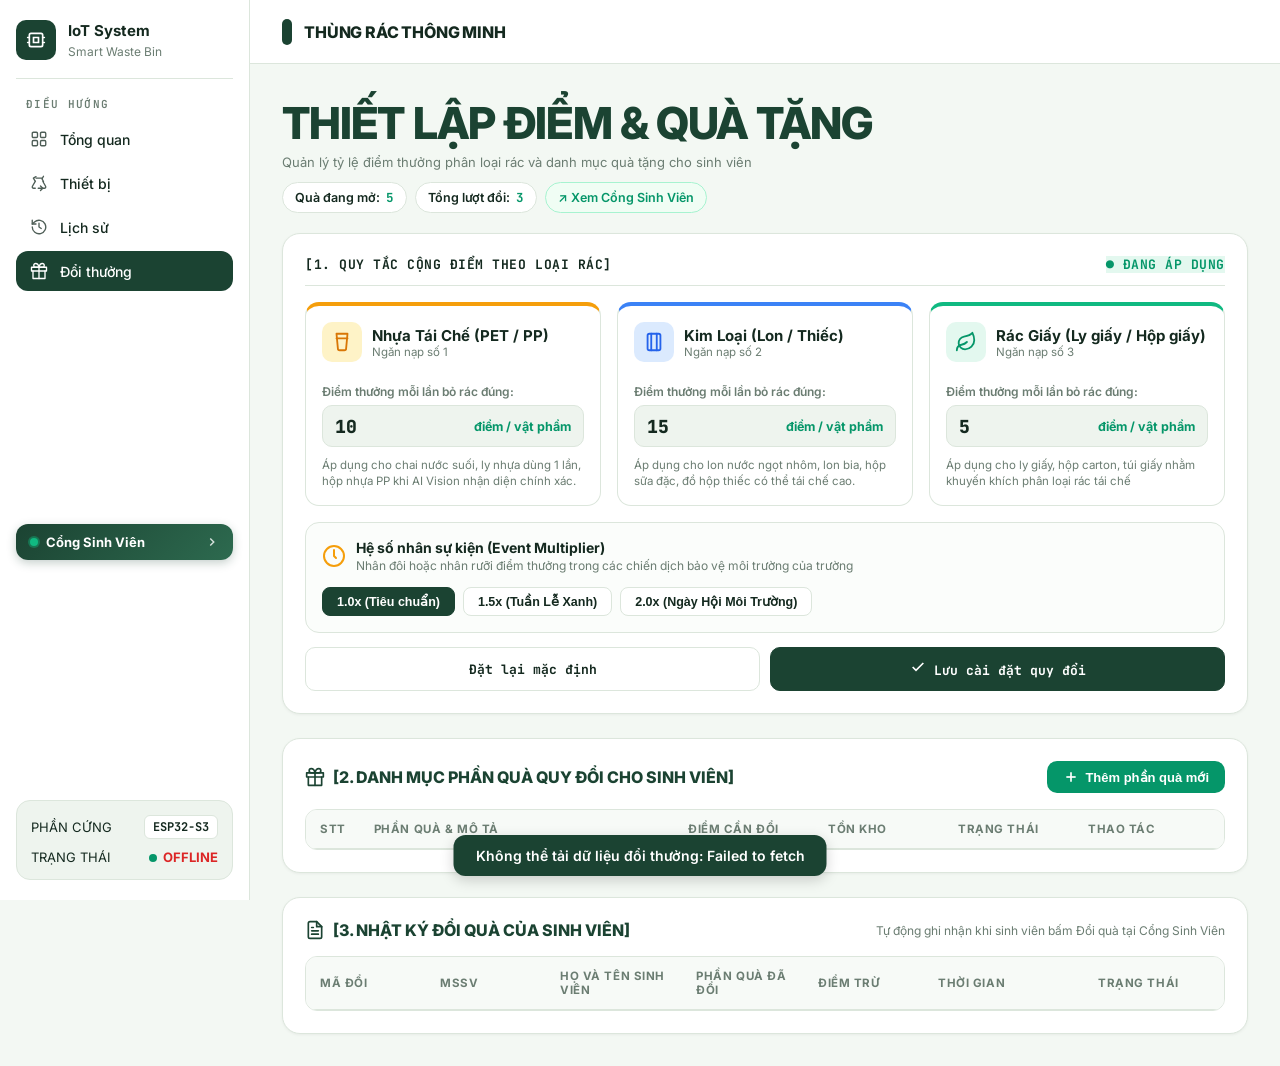
==== commit 0b4ba44a: "fix the remaining 3 issues in branch" ====
--- a/front_end/doi-thuong.html
+++ b/front_end/doi-thuong.html
@@ -19,10 +19,8 @@
   <link rel="stylesheet" href="assets/css/doi-thuong.css">
   <link rel="stylesheet" href="assets/css/esp32-connect.css">
 
-  <!-- Runtime API/WebSocket config (must load before common.js) -->
+  <!-- Scripts -->
   <script src="assets/js/config.js" defer></script>
-
-  <!-- Scripts -->
   <script src="assets/js/common.js" defer></script>
   <script src="assets/js/sidebar.js" defer></script>
   <script src="assets/js/esp32-connect.js" defer></script>
@@ -222,7 +220,7 @@
                 <span class="rate-unit">điểm / vật phẩm</span>
               </div>
             </div>
-            <div class="rate-desc">Áp dụng cho ly giấy, hộp giấy, bao bì giấy sạch có thể tái chế nhằm khuyến khích phân loại rác thải tại nguồn.</div>
+            <div class="rate-desc">Áp dụng cho ly giấy, hộp carton, túi giấy nhằm khuyến khích phân loại rác tái chế</div>
           </div>
         </div>
 
